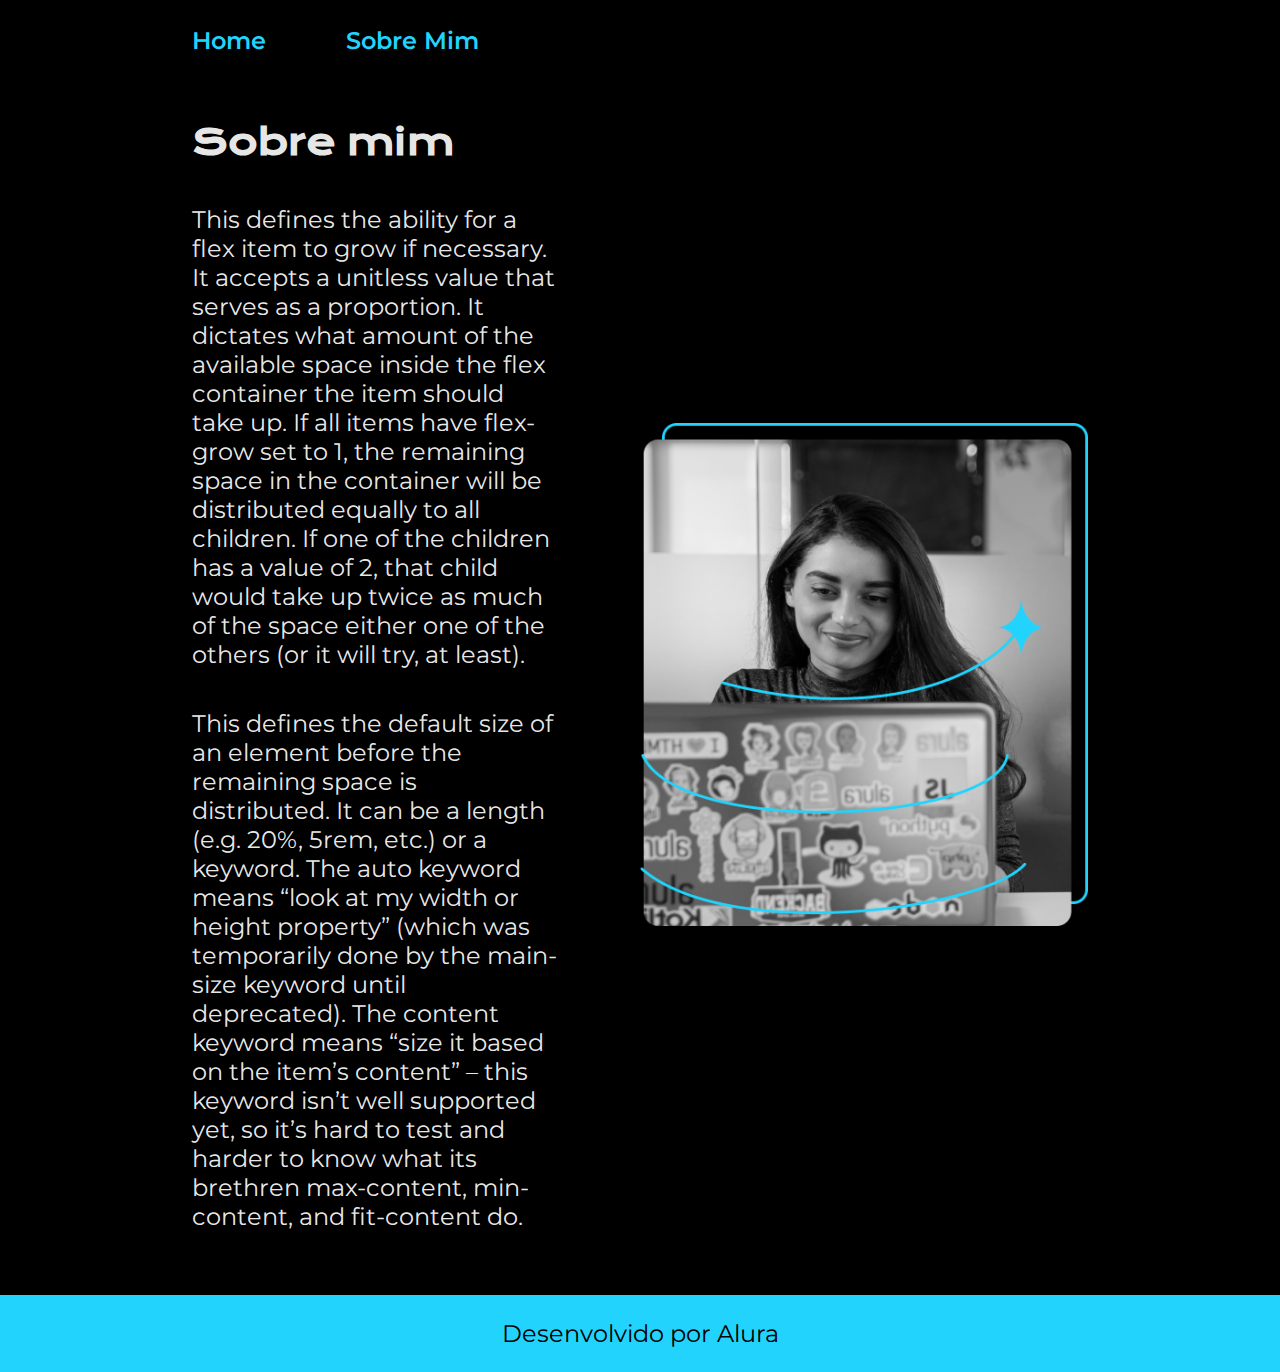
==== about.html @ 7a971530 "Add files via upload" ====
<!DOCTYPE html>
<html lang="pt-br">
<head>
    <meta charset="UTF-8">
    <meta name="viewport" content="width=device-width, initial-scale=1.0">
    <title>Sobre Mim</title>
    <link rel="stylesheet" href="./estilos/style.css">
</head>
<body>
    <header class="cabecalho">
        <nav class="cabecalho__menu">
            <a class="cabecalho__menu__link" href="index.html">Home</a>
            <a class="cabecalho__menu__link" href="about.html">Sobre Mim</a>
        </nav>
    </header>
    <main class="apresentacao">
        <section class="apresentacao__conteudo">
            <h1 class="apresentacao__conteudo__titulo">Sobre mim</h1>
            <p class="apresentacao__conteudo__texto">This defines the ability for a flex item to grow if necessary. It accepts a unitless value that serves as a proportion. It dictates what amount of the available space inside the flex container the item should take up. If all items have flex-grow set to 1, the remaining space in the container will be distributed equally to all children. If one of the children has a value of 2, that child would take up twice as much of the space either one of the others (or it will try, at least).</p>
            <p class="apresentacao__conteudo__texto">This defines the default size of an element before the remaining space is distributed. It can be a length (e.g. 20%, 5rem, etc.) or a keyword. The auto keyword means “look at my width or height property” (which was temporarily done by the main-size keyword until deprecated). The content keyword means “size it based on the item’s content” – this keyword isn’t well supported yet, so it’s hard to test and harder to know what its brethren max-content, min-content, and fit-content do.</p>
        </section>
        <img class="apresentacao__imagem" src="./assets/imagem.png" alt="Joana Santos foto">
    </main>
    <footer class="rodape">
        <p>Desenvolvido por Alura</p>
    </footer>
</body>
</html>
---- estilos/style.css ----
@import url('https://fonts.googleapis.com/css2?family=Krona+One&family=Montserrat:ital,wght@0,100..900;1,100..900&display=swap');

:root {
    --cor-primaria: #000000;
    --cor-secundaria: #F6F6F6F6;
    --cor-terciaria: #22D4FD;
    --cor-quaternaria: #272727;

    --fonte-primaria: "Krona One", sans-serif; 
    --fonte-secundaria: "Montserrat", sans-serif;
}

*{
    margin:0;
    padding:0;
}

body {
    box-sizing: border-box;
    background-color: var(--cor-primaria);
    color: var(--cor-secundaria)
}

.cabecalho {
    padding: 2% 0 0 15%;
}

.cabecalho__menu {
    display: flex;
    gap: 80px;

}

.cabecalho__menu__link {
    font-family: var(--fonte-secundaria);
    font-size: 1.5rem;
    font-weight: 600;
    color:var(--cor-terciaria);
    text-decoration: none;

}



.apresentacao {
    padding: 5% 15%;
    display: flex;
    align-items: center;
    justify-content: space-between;
    gap: 82px;

}

.apresentacao__conteudo {
    width: 50%;
    display: flex;
    flex-direction: column;
    gap: 40px;
}

.apresentacao__conteudo__titulo {
    font-size: 2.25rem;
    font-family: var(--fonte-primaria);
}

.titulo-destaque {
    color:var(--cor-terciaria);

}

.apresentacao__conteudo__texto { 
    font-size: 1.5rem;
    font-family: var(--fonte-secundaria);
    
}

.apresentacao__links {
    display: flex;
    flex-direction: column;
    align-items: center;
    justify-content: space-between;
    gap: 32px;

}

.apresentacao__links__subtitulo {
    font-family: var(--fonte-primaria);
    font-weight: 400;
    font-size: 1.5rem;
}

.apresentacao__botoes {
    display: flex;
    justify-content: center;
    gap: 16px; 
    text-align: center;
    font-size: 1.5rem;
    font-weight: 600;
    width: 50%;
    border: 1px solid var(--cor-terciaria);
    border-radius: 8px;
    padding: 21.5px 0;
    text-decoration: none;
    color:var(--cor-secundaria);
    font-family: var(--fonte-secundaria);
}

.apresentacao__botoes:hover {
    background-color: var(--cor-quaternaria);
}

.apresentacao__imagem {
    width: 50%;
}

.rodape {
    color:var(--cor-primaria);
    background-color: var(--cor-terciaria);
    padding: 24px;
    text-align: center;
    font-family: var(--fonte-secundaria);
    font-size: 1.5rem;
    font-weight: 400;

}

@media (max-width: 1200px) {
    
    .cabecalho {
        padding: 10% 0 0 15%;
    }
    
    .cabecalho__menu {
        justify-content: center;
    }
    .apresentacao {
        flex-direction: column-reverse;
        padding: 5%;

    }

    .apresentacao__conteudo {
        width: auto;
        
    }

}
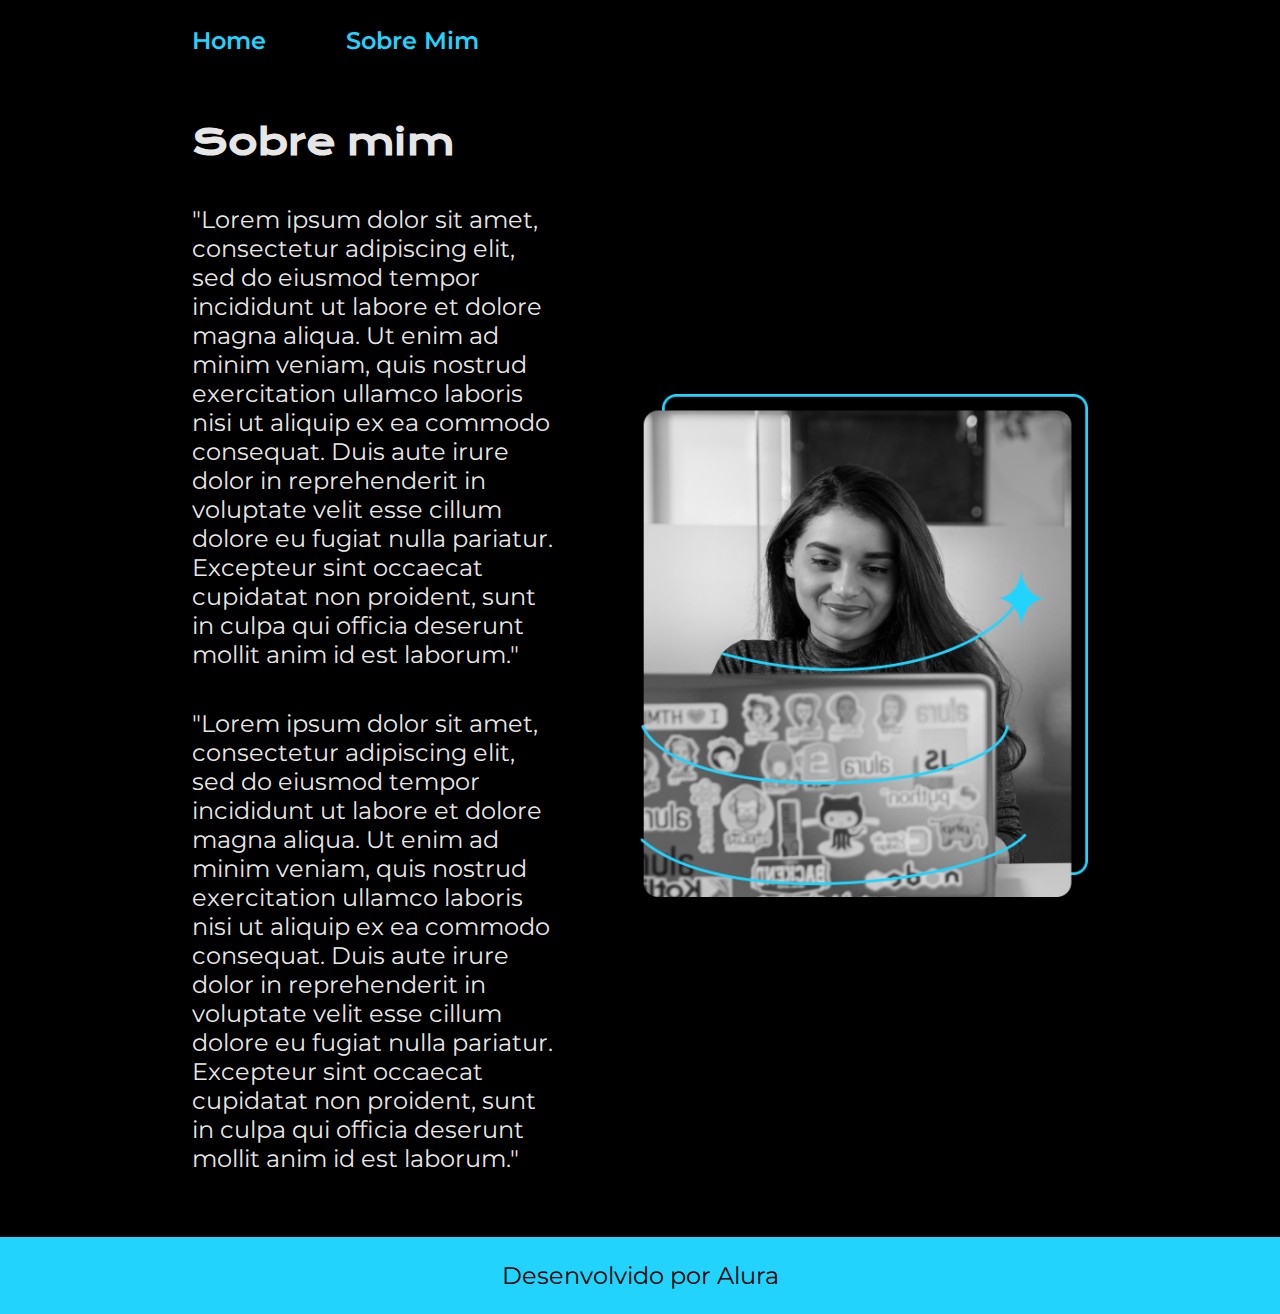
==== commit e8dd606a: "Update about.html" ====
--- a/about.html
+++ b/about.html
@@ -16,8 +16,8 @@
     <main class="apresentacao">
         <section class="apresentacao__conteudo">
             <h1 class="apresentacao__conteudo__titulo">Sobre mim</h1>
-            <p class="apresentacao__conteudo__texto">This defines the ability for a flex item to grow if necessary. It accepts a unitless value that serves as a proportion. It dictates what amount of the available space inside the flex container the item should take up. If all items have flex-grow set to 1, the remaining space in the container will be distributed equally to all children. If one of the children has a value of 2, that child would take up twice as much of the space either one of the others (or it will try, at least).</p>
-            <p class="apresentacao__conteudo__texto">This defines the default size of an element before the remaining space is distributed. It can be a length (e.g. 20%, 5rem, etc.) or a keyword. The auto keyword means “look at my width or height property” (which was temporarily done by the main-size keyword until deprecated). The content keyword means “size it based on the item’s content” – this keyword isn’t well supported yet, so it’s hard to test and harder to know what its brethren max-content, min-content, and fit-content do.</p>
+            <p class="apresentacao__conteudo__texto">"Lorem ipsum dolor sit amet, consectetur adipiscing elit, sed do eiusmod tempor incididunt ut labore et dolore magna aliqua. Ut enim ad minim veniam, quis nostrud exercitation ullamco laboris nisi ut aliquip ex ea commodo consequat. Duis aute irure dolor in reprehenderit in voluptate velit esse cillum dolore eu fugiat nulla pariatur. Excepteur sint occaecat cupidatat non proident, sunt in culpa qui officia deserunt mollit anim id est laborum."</p>
+            <p class="apresentacao__conteudo__texto">"Lorem ipsum dolor sit amet, consectetur adipiscing elit, sed do eiusmod tempor incididunt ut labore et dolore magna aliqua. Ut enim ad minim veniam, quis nostrud exercitation ullamco laboris nisi ut aliquip ex ea commodo consequat. Duis aute irure dolor in reprehenderit in voluptate velit esse cillum dolore eu fugiat nulla pariatur. Excepteur sint occaecat cupidatat non proident, sunt in culpa qui officia deserunt mollit anim id est laborum."</p>
         </section>
         <img class="apresentacao__imagem" src="./assets/imagem.png" alt="Joana Santos foto">
     </main>
@@ -25,4 +25,4 @@
         <p>Desenvolvido por Alura</p>
     </footer>
 </body>
-</html>+</html>
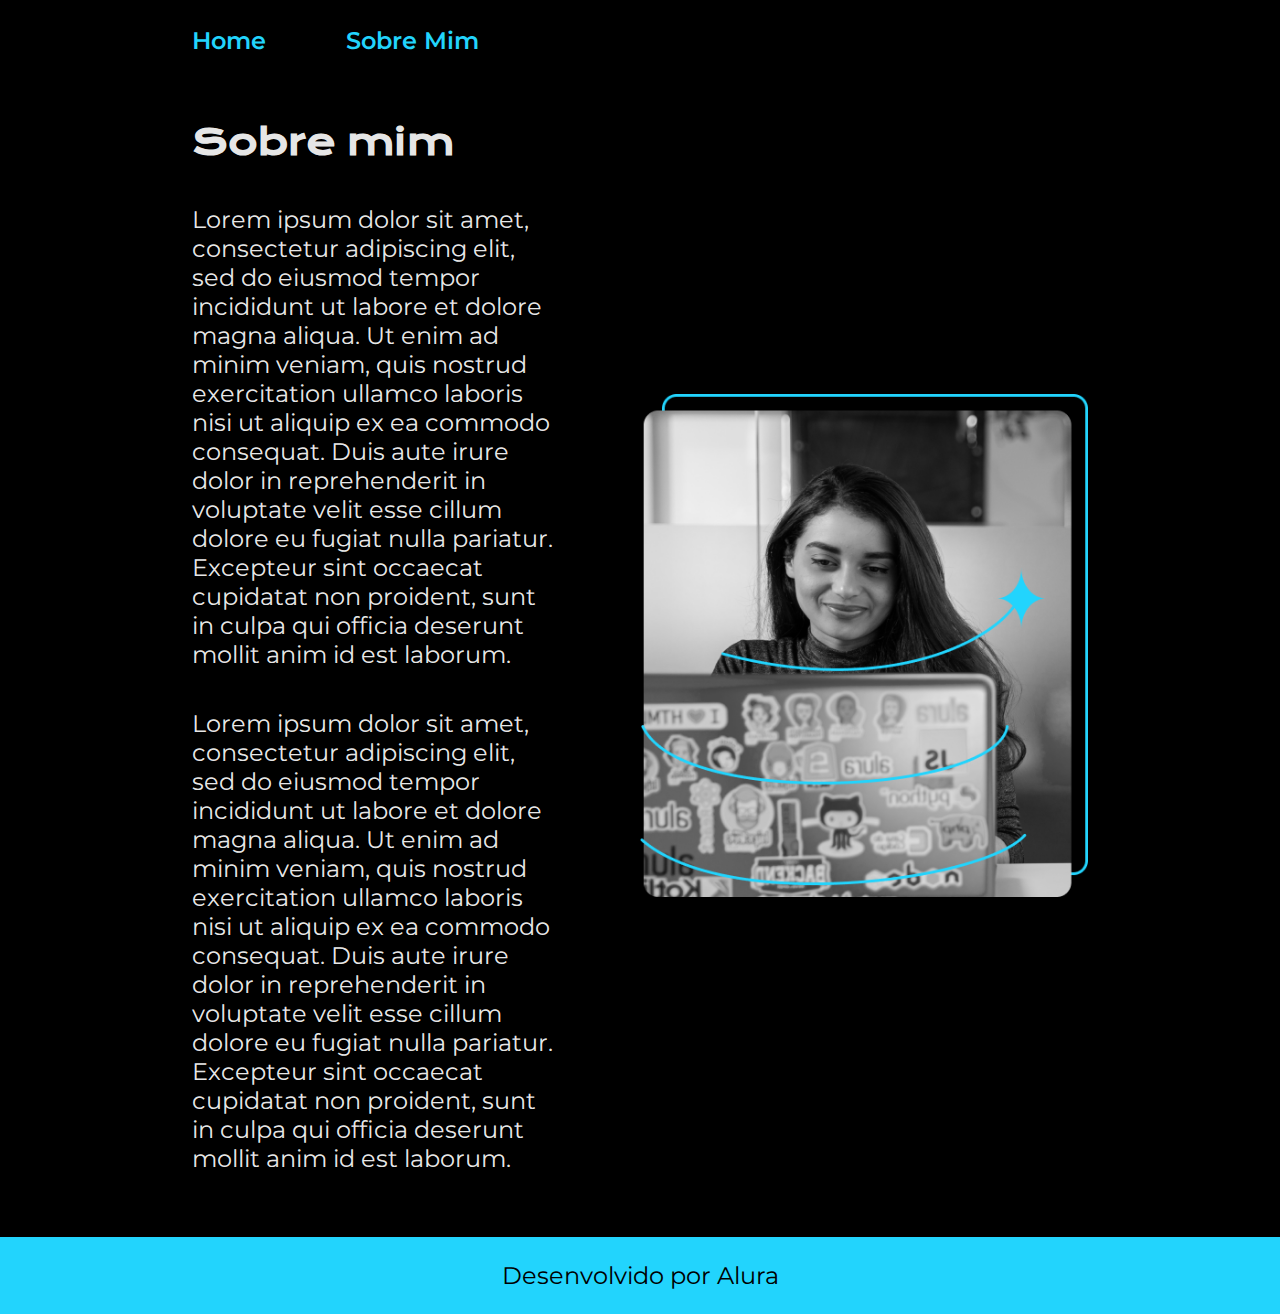
==== commit 01f813bf: "Update about.html" ====
--- a/about.html
+++ b/about.html
@@ -16,8 +16,8 @@
     <main class="apresentacao">
         <section class="apresentacao__conteudo">
             <h1 class="apresentacao__conteudo__titulo">Sobre mim</h1>
-            <p class="apresentacao__conteudo__texto">"Lorem ipsum dolor sit amet, consectetur adipiscing elit, sed do eiusmod tempor incididunt ut labore et dolore magna aliqua. Ut enim ad minim veniam, quis nostrud exercitation ullamco laboris nisi ut aliquip ex ea commodo consequat. Duis aute irure dolor in reprehenderit in voluptate velit esse cillum dolore eu fugiat nulla pariatur. Excepteur sint occaecat cupidatat non proident, sunt in culpa qui officia deserunt mollit anim id est laborum."</p>
-            <p class="apresentacao__conteudo__texto">"Lorem ipsum dolor sit amet, consectetur adipiscing elit, sed do eiusmod tempor incididunt ut labore et dolore magna aliqua. Ut enim ad minim veniam, quis nostrud exercitation ullamco laboris nisi ut aliquip ex ea commodo consequat. Duis aute irure dolor in reprehenderit in voluptate velit esse cillum dolore eu fugiat nulla pariatur. Excepteur sint occaecat cupidatat non proident, sunt in culpa qui officia deserunt mollit anim id est laborum."</p>
+            <p class="apresentacao__conteudo__texto">Lorem ipsum dolor sit amet, consectetur adipiscing elit, sed do eiusmod tempor incididunt ut labore et dolore magna aliqua. Ut enim ad minim veniam, quis nostrud exercitation ullamco laboris nisi ut aliquip ex ea commodo consequat. Duis aute irure dolor in reprehenderit in voluptate velit esse cillum dolore eu fugiat nulla pariatur. Excepteur sint occaecat cupidatat non proident, sunt in culpa qui officia deserunt mollit anim id est laborum.</p>
+            <p class="apresentacao__conteudo__texto">Lorem ipsum dolor sit amet, consectetur adipiscing elit, sed do eiusmod tempor incididunt ut labore et dolore magna aliqua. Ut enim ad minim veniam, quis nostrud exercitation ullamco laboris nisi ut aliquip ex ea commodo consequat. Duis aute irure dolor in reprehenderit in voluptate velit esse cillum dolore eu fugiat nulla pariatur. Excepteur sint occaecat cupidatat non proident, sunt in culpa qui officia deserunt mollit anim id est laborum.</p>
         </section>
         <img class="apresentacao__imagem" src="./assets/imagem.png" alt="Joana Santos foto">
     </main>
